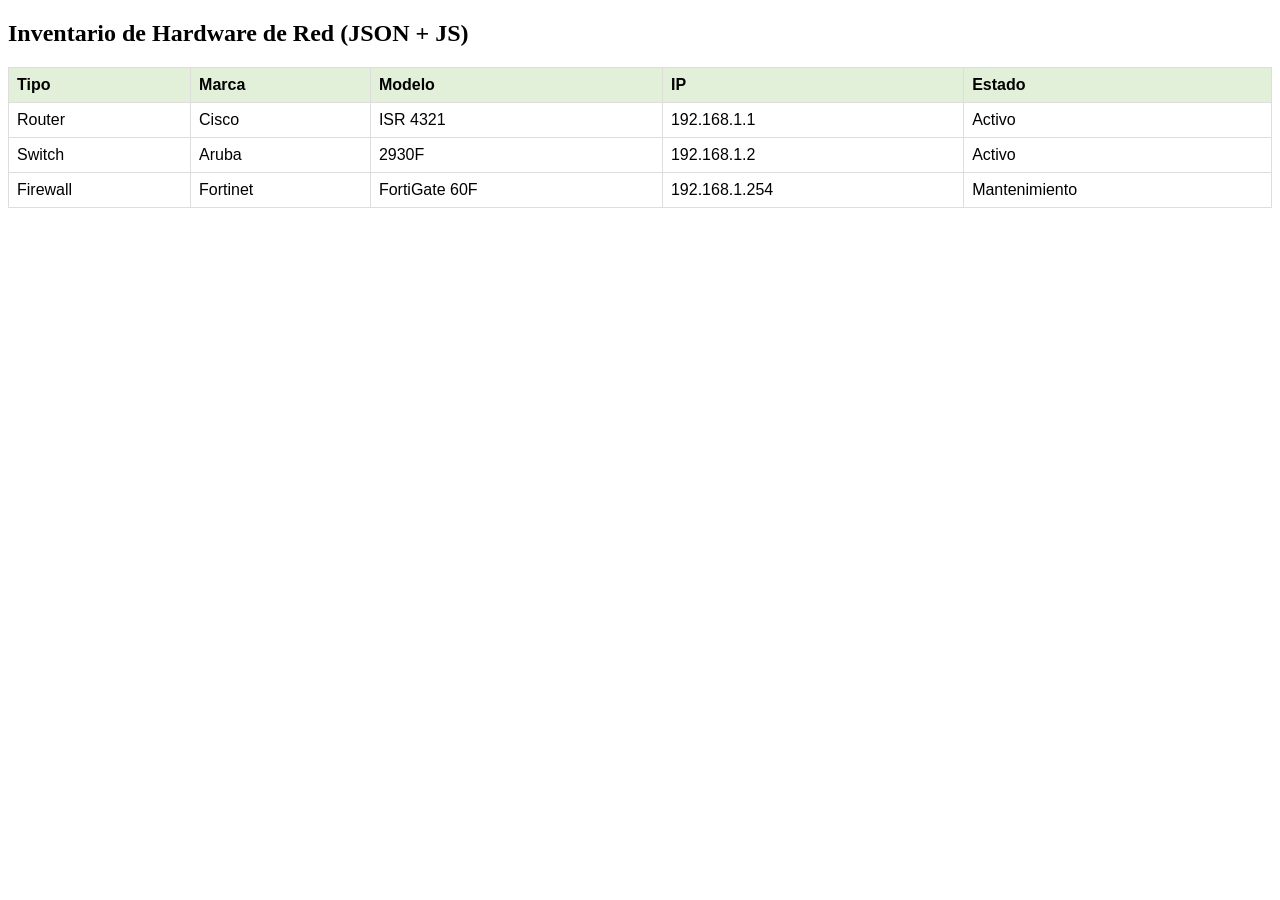
==== index.html @ ed0e4441 "a" ====
<!DOCTYPE html>
<html lang="es">
<head>
    <meta charset="UTF-8">
    <title>Inventario JSON</title>
    <style>
        table { border-collapse: collapse; width: 100%; font-family: sans-serif; }
        th, td { border: 1px solid #ddd; padding: 8px; text-align: left; }
        th { background-color: #e2f0d9; }
    </style>
</head>
<body>

    <h2>Inventario de Hardware de Red (JSON + JS)</h2>
    
    <table id="tabla-inventario">
        <thead>
            <tr>
                <th>Tipo</th>
                <th>Marca</th>
                <th>Modelo</th>
                <th>IP</th>
                <th>Estado</th>
            </tr>
        </thead>
        <tbody id="cuerpo-tabla">
        </tbody>
    </table>

    <script>
        // 1. Datos en formato JSON
        const inventarioJSON = [
            {
                "tipo": "Router",
                "marca": "Cisco",
                "modelo": "ISR 4321",
                "ip": "192.168.1.1",
                "estado": "Activo"
            },
            {
                "tipo": "Switch",
                "marca": "Aruba",
                "modelo": "2930F",
                "ip": "192.168.1.2",
                "estado": "Activo"
            },
            {
                "tipo": "Firewall",
                "marca": "Fortinet",
                "modelo": "FortiGate 60F",
                "ip": "192.168.1.254",
                "estado": "Mantenimiento"
            }
        ];

        // 2. Referencia al cuerpo de la tabla en el HTML
        const tbody = document.getElementById("cuerpo-tabla");

        // 3. Iterar sobre el JSON y construir las filas
        inventarioJSON.forEach(equipo => {
            // Creamos una nueva fila
            const tr = document.createElement("tr");

            // Insertamos el HTML interno con los datos del JSON
            tr.innerHTML = `
                <td>${equipo.tipo}</td>
                <td>${equipo.marca}</td>
                <td>${equipo.modelo}</td>
                <td>${equipo.ip}</td>
                <td>${equipo.estado}</td>
            `;

            // Añadimos la fila a la tabla
            tbody.appendChild(tr);
        });
    </script>
</body>
</html>
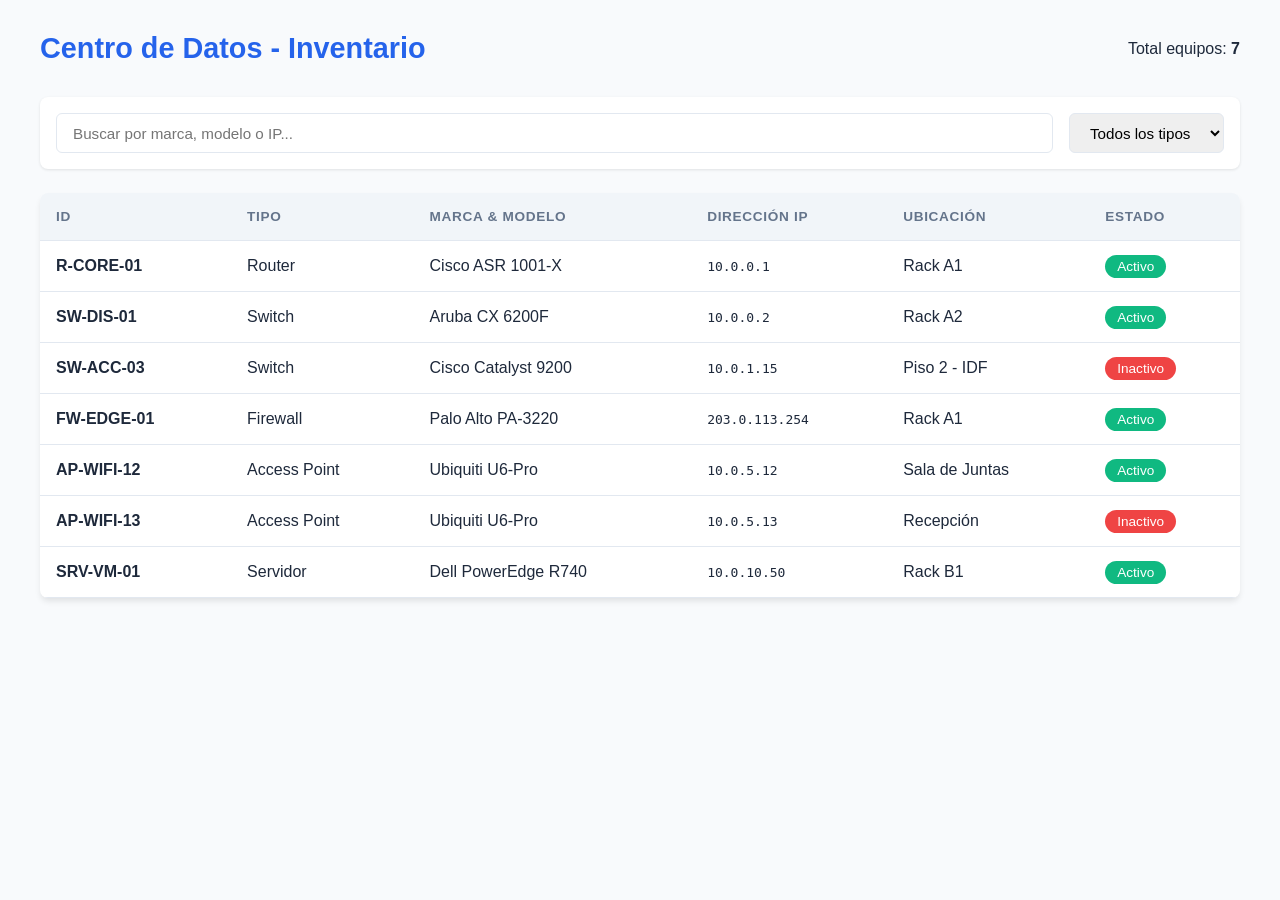
==== commit f834e1dd: "juan" ====
--- a/index.html
+++ b/index.html
@@ -2,77 +2,48 @@
 <html lang="es">
 <head>
     <meta charset="UTF-8">
-    <title>Inventario JSON</title>
-    <style>
-        table { border-collapse: collapse; width: 100%; font-family: sans-serif; }
-        th, td { border: 1px solid #ddd; padding: 8px; text-align: left; }
-        th { background-color: #e2f0d9; }
-    </style>
+    <meta name="viewport" content="width=device-width, initial-scale=1.0">
+    <title>Dashboard | Inventario de Red</title>
+    <link rel="stylesheet" href="estilos.css">
 </head>
 <body>
 
-    <h2>Inventario de Hardware de Red (JSON + JS)</h2>
-    
-    <table id="tabla-inventario">
-        <thead>
-            <tr>
-                <th>Tipo</th>
-                <th>Marca</th>
-                <th>Modelo</th>
-                <th>IP</th>
-                <th>Estado</th>
-            </tr>
-        </thead>
-        <tbody id="cuerpo-tabla">
-        </tbody>
-    </table>
+<div class="container">
+    <div class="header">
+        <h1>Centro de Datos - Inventario</h1>
+        <p>Total equipos: <strong id="contadorEquipos">0</strong></p>
+    </div>
 
-    <script>
-        // 1. Datos en formato JSON
-        const inventarioJSON = [
-            {
-                "tipo": "Router",
-                "marca": "Cisco",
-                "modelo": "ISR 4321",
-                "ip": "192.168.1.1",
-                "estado": "Activo"
-            },
-            {
-                "tipo": "Switch",
-                "marca": "Aruba",
-                "modelo": "2930F",
-                "ip": "192.168.1.2",
-                "estado": "Activo"
-            },
-            {
-                "tipo": "Firewall",
-                "marca": "Fortinet",
-                "modelo": "FortiGate 60F",
-                "ip": "192.168.1.254",
-                "estado": "Mantenimiento"
-            }
-        ];
+    <div class="controls">
+        <input type="text" id="buscador" placeholder="Buscar por marca, modelo o IP...">
+        <select id="filtroTipo">
+            <option value="Todos">Todos los tipos</option>
+            <option value="Router">Routers</option>
+            <option value="Switch">Switches</option>
+            <option value="Firewall">Firewalls</option>
+            <option value="Access Point">Access Points</option>
+            <option value="Servidor">Servidores</option>
+        </select>
+    </div>
 
-        // 2. Referencia al cuerpo de la tabla en el HTML
-        const tbody = document.getElementById("cuerpo-tabla");
+    <div class="table-container">
+        <table>
+            <thead>
+                <tr>
+                    <th>ID</th>
+                    <th>Tipo</th>
+                    <th>Marca & Modelo</th>
+                    <th>Dirección IP</th>
+                    <th>Ubicación</th>
+                    <th>Estado</th>
+                </tr>
+            </thead>
+            <tbody id="cuerpoTabla">
+                </tbody>
+        </table>
+    </div>
+</div>
 
-        // 3. Iterar sobre el JSON y construir las filas
-        inventarioJSON.forEach(equipo => {
-            // Creamos una nueva fila
-            const tr = document.createElement("tr");
-
-            // Insertamos el HTML interno con los datos del JSON
-            tr.innerHTML = `
-                <td>${equipo.tipo}</td>
-                <td>${equipo.marca}</td>
-                <td>${equipo.modelo}</td>
-                <td>${equipo.ip}</td>
-                <td>${equipo.estado}</td>
-            `;
-
-            // Añadimos la fila a la tabla
-            tbody.appendChild(tr);
-        });
-    </script>
+<script src="app.js" defer></script>
 </body>
 </html>
--- a/estilos.css
+++ b/estilos.css
@@ -0,0 +1,120 @@
+/* --- Variables de Diseño Moderno --- */
+:root {
+    --primary-color: #2563eb;
+    --bg-color: #f8fafc;
+    --card-bg: #ffffff;
+    --text-main: #1e293b;
+    --text-muted: #64748b;
+    --border-color: #e2e8f0;
+    --success: #10b981;
+    --danger: #ef4444;
+}
+
+/* --- Estilos Base --- */
+* {
+    box-sizing: border-box;
+    margin: 0;
+    padding: 0;
+}
+
+body {
+    font-family: 'Segoe UI', Roboto, Helvetica, Arial, sans-serif;
+    background-color: var(--bg-color);
+    color: var(--text-main);
+    padding: 2rem;
+}
+
+.container {
+    max-width: 1200px;
+    margin: 0 auto;
+}
+
+/* --- Encabezado y Controles --- */
+.header {
+    display: flex;
+    justify-content: space-between;
+    align-items: center;
+    margin-bottom: 2rem;
+}
+
+.header h1 {
+    font-size: 1.8rem;
+    color: var(--primary-color);
+}
+
+.controls {
+    display: flex;
+    gap: 1rem;
+    background: var(--card-bg);
+    padding: 1rem;
+    border-radius: 8px;
+    box-shadow: 0 1px 3px rgba(0,0,0,0.1);
+    margin-bottom: 1.5rem;
+}
+
+input, select {
+    padding: 0.6rem 1rem;
+    border: 1px solid var(--border-color);
+    border-radius: 6px;
+    font-size: 0.95rem;
+    outline: none;
+    transition: border-color 0.3s;
+}
+
+input:focus, select:focus {
+    border-color: var(--primary-color);
+}
+
+input {
+    flex-grow: 1;
+}
+
+/* --- Tabla Moderna --- */
+.table-container {
+    background: var(--card-bg);
+    border-radius: 8px;
+    box-shadow: 0 4px 6px -1px rgba(0,0,0,0.1);
+    overflow-x: auto;
+}
+
+table {
+    width: 100%;
+    border-collapse: collapse;
+    text-align: left;
+}
+
+th, td {
+    padding: 1rem;
+    border-bottom: 1px solid var(--border-color);
+}
+
+th {
+    background-color: #f1f5f9;
+    font-weight: 600;
+    color: var(--text-muted);
+    text-transform: uppercase;
+    font-size: 0.85rem;
+    letter-spacing: 0.05em;
+}
+
+tbody tr:hover {
+    background-color: #f8fafc;
+}
+
+/* --- Badges de Estado --- */
+.badge {
+    padding: 0.25rem 0.75rem;
+    border-radius: 9999px;
+    font-size: 0.85rem;
+    font-weight: 500;
+    color: white;
+}
+
+.badge.activo { background-color: var(--success); }
+.badge.inactivo { background-color: var(--danger); }
+
+.empty-state {
+    text-align: center;
+    padding: 2rem;
+    color: var(--text-muted);
+}
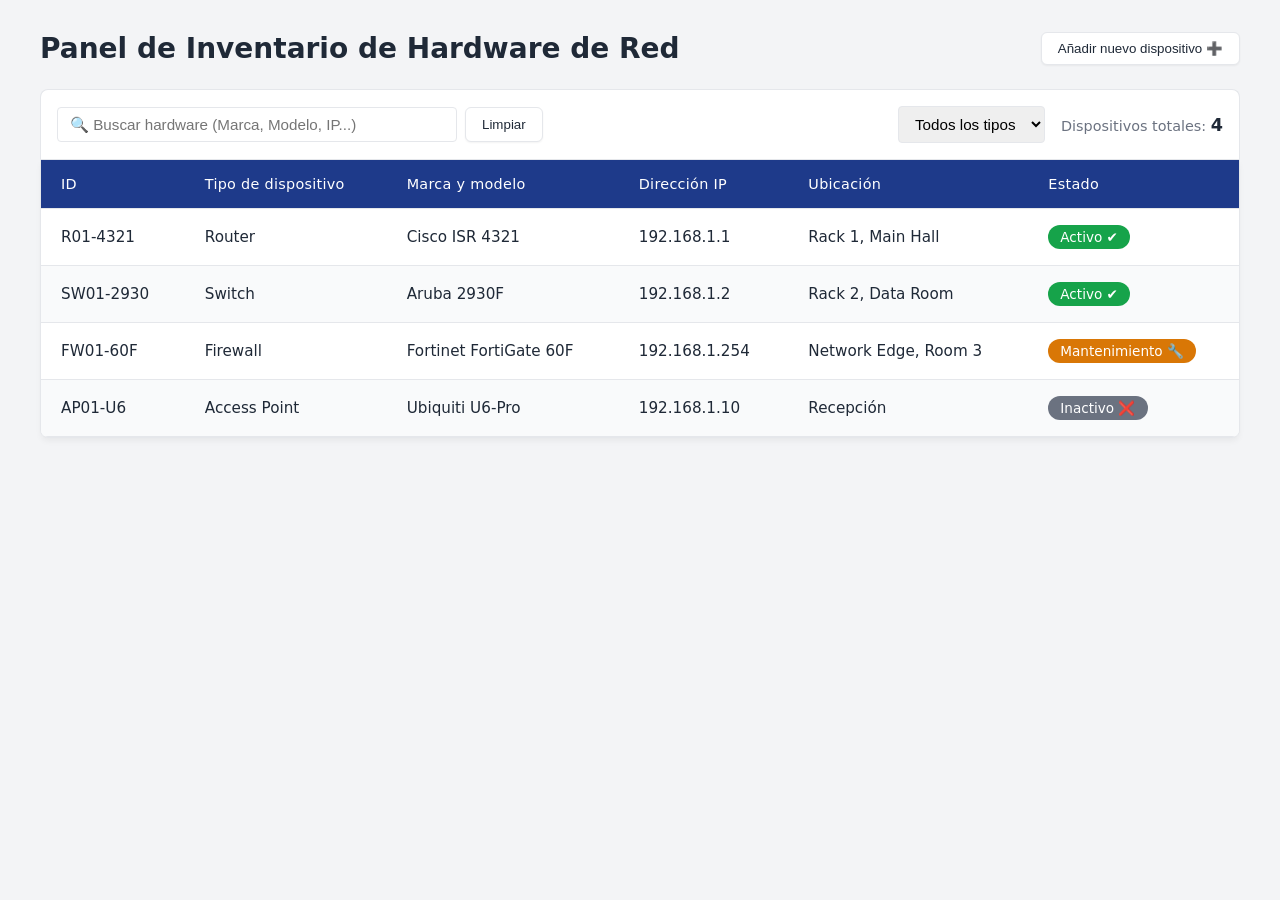
==== commit 59694563: "ahhh" ====
--- a/index.html
+++ b/index.html
@@ -9,21 +9,28 @@
 <body>
 
 <div class="container">
-    <div class="header">
-        <h1>Centro de Datos - Inventario</h1>
-        <p>Total equipos: <strong id="contadorEquipos">0</strong></p>
+    <div class="header-top">
+        <h1>Panel de Inventario de Hardware de Red</h1>
+        <button class="btn-add">Añadir nuevo dispositivo ➕</button>
     </div>
 
-    <div class="controls">
-        <input type="text" id="buscador" placeholder="Buscar por marca, modelo o IP...">
+    <div class="controls-bar">
+        <div class="search-box">
+            <input type="text" id="buscador" placeholder="🔍 Buscar hardware (Marca, Modelo, IP...)">
+            <button class="btn-add" id="btnLimpiar">Limpiar</button>
+        </div>
+        
         <select id="filtroTipo">
             <option value="Todos">Todos los tipos</option>
-            <option value="Router">Routers</option>
-            <option value="Switch">Switches</option>
-            <option value="Firewall">Firewalls</option>
-            <option value="Access Point">Access Points</option>
-            <option value="Servidor">Servidores</option>
+            <option value="Router">Router</option>
+            <option value="Switch">Switch</option>
+            <option value="Firewall">Firewall</option>
+            <option value="Access Point">Access Point</option>
         </select>
+
+        <div class="stats">
+            Dispositivos totales: <strong id="contadorEquipos" style="color: #1f2937; font-size: 1.1rem;">0</strong>
+        </div>
     </div>
 
     <div class="table-container">
@@ -31,8 +38,8 @@
             <thead>
                 <tr>
                     <th>ID</th>
-                    <th>Tipo</th>
-                    <th>Marca & Modelo</th>
+                    <th>Tipo de dispositivo</th>
+                    <th>Marca y modelo</th>
                     <th>Dirección IP</th>
                     <th>Ubicación</th>
                     <th>Estado</th>
--- a/estilos.css
+++ b/estilos.css
@@ -1,13 +1,17 @@
 /* --- Variables de Diseño Moderno --- */
 :root {
-    --primary-color: #2563eb;
-    --bg-color: #f8fafc;
+    --primary-color: #1e3a8a; /* Azul oscuro corporativo */
+    --bg-color: #f3f4f6;
     --card-bg: #ffffff;
-    --text-main: #1e293b;
-    --text-muted: #64748b;
-    --border-color: #e2e8f0;
-    --success: #10b981;
-    --danger: #ef4444;
+    --text-main: #1f2937;
+    --text-muted: #6b7280;
+    --border-color: #e5e7eb;
+    
+    /* Colores de estado */
+    --success: #16a34a; /* Verde */
+    --warning: #d97706; /* Naranja/Mantenimiento */
+    --danger: #dc2626;  /* Rojo */
+    --inactive: #6b7280; /* Gris */
 }
 
 /* --- Estilos Base --- */
@@ -18,7 +22,7 @@
 }
 
 body {
-    font-family: 'Segoe UI', Roboto, Helvetica, Arial, sans-serif;
+    font-family: 'Segoe UI', system-ui, -apple-system, sans-serif;
     background-color: var(--bg-color);
     color: var(--text-main);
     padding: 2rem;
@@ -29,51 +33,82 @@
     margin: 0 auto;
 }
 
-/* --- Encabezado y Controles --- */
-.header {
+/* --- Encabezado --- */
+.header-top {
     display: flex;
     justify-content: space-between;
     align-items: center;
-    margin-bottom: 2rem;
-}
-
-.header h1 {
-    font-size: 1.8rem;
-    color: var(--primary-color);
-}
-
-.controls {
-    display: flex;
-    gap: 1rem;
-    background: var(--card-bg);
-    padding: 1rem;
-    border-radius: 8px;
-    box-shadow: 0 1px 3px rgba(0,0,0,0.1);
     margin-bottom: 1.5rem;
 }
 
+.header-top h1 {
+    font-size: 1.75rem;
+    color: var(--text-main);
+    font-weight: 600;
+}
+
+.btn-add {
+    background-color: var(--card-bg);
+    border: 1px solid var(--border-color);
+    padding: 0.5rem 1rem;
+    border-radius: 6px;
+    cursor: pointer;
+    font-weight: 500;
+    color: var(--text-main);
+    box-shadow: 0 1px 2px rgba(0,0,0,0.05);
+    transition: background-color 0.2s;
+}
+
+.btn-add:hover { background-color: #f9fafb; }
+
+/* --- Controles (Buscador y Filtro) --- */
+.controls-bar {
+    display: flex;
+    gap: 1rem;
+    align-items: center;
+    background: var(--card-bg);
+    padding: 1rem;
+    border-radius: 8px 8px 0 0; /* Bordes redondeados solo arriba */
+    border: 1px solid var(--border-color);
+    border-bottom: none;
+}
+
 input, select {
-    padding: 0.6rem 1rem;
+    padding: 0.5rem 0.75rem;
     border: 1px solid var(--border-color);
-    border-radius: 6px;
+    border-radius: 4px;
     font-size: 0.95rem;
     outline: none;
-    transition: border-color 0.3s;
 }
 
 input:focus, select:focus {
     border-color: var(--primary-color);
+    box-shadow: 0 0 0 2px rgba(30, 58, 138, 0.1);
 }
 
-input {
+.search-box {
     flex-grow: 1;
+    display: flex;
+    gap: 0.5rem;
+}
+
+.search-box input {
+    width: 100%;
+    max-width: 400px;
+}
+
+.stats {
+    margin-left: auto;
+    font-size: 0.9rem;
+    color: var(--text-muted);
 }
 
 /* --- Tabla Moderna --- */
 .table-container {
     background: var(--card-bg);
-    border-radius: 8px;
-    box-shadow: 0 4px 6px -1px rgba(0,0,0,0.1);
+    border-radius: 0 0 8px 8px; /* Bordes redondeados solo abajo */
+    border: 1px solid var(--border-color);
+    box-shadow: 0 4px 6px -1px rgba(0,0,0,0.05);
     overflow-x: auto;
 }
 
@@ -84,25 +119,37 @@
 }
 
 th, td {
-    padding: 1rem;
+    padding: 1rem 1.25rem;
     border-bottom: 1px solid var(--border-color);
+    white-space: nowrap;
 }
 
 th {
-    background-color: #f1f5f9;
-    font-weight: 600;
-    color: var(--text-muted);
-    text-transform: uppercase;
-    font-size: 0.85rem;
-    letter-spacing: 0.05em;
+    background-color: var(--primary-color);
+    font-weight: 500;
+    color: white;
+    font-size: 0.9rem;
+    letter-spacing: 0.02em;
+}
+
+/* Efecto Cebra para las filas */
+tbody tr:nth-child(even) {
+    background-color: #f9fafb;
 }
 
 tbody tr:hover {
-    background-color: #f8fafc;
+    background-color: #f3f4f6;
+}
+
+td {
+    font-size: 0.95rem;
 }
 
 /* --- Badges de Estado --- */
 .badge {
+    display: inline-flex;
+    align-items: center;
+    gap: 0.3rem;
     padding: 0.25rem 0.75rem;
     border-radius: 9999px;
     font-size: 0.85rem;
@@ -111,10 +158,11 @@
 }
 
 .badge.activo { background-color: var(--success); }
-.badge.inactivo { background-color: var(--danger); }
+.badge.mantenimiento { background-color: var(--warning); color: #fff;}
+.badge.inactivo { background-color: var(--inactive); }
 
 .empty-state {
     text-align: center;
-    padding: 2rem;
+    padding: 3rem;
     color: var(--text-muted);
 }
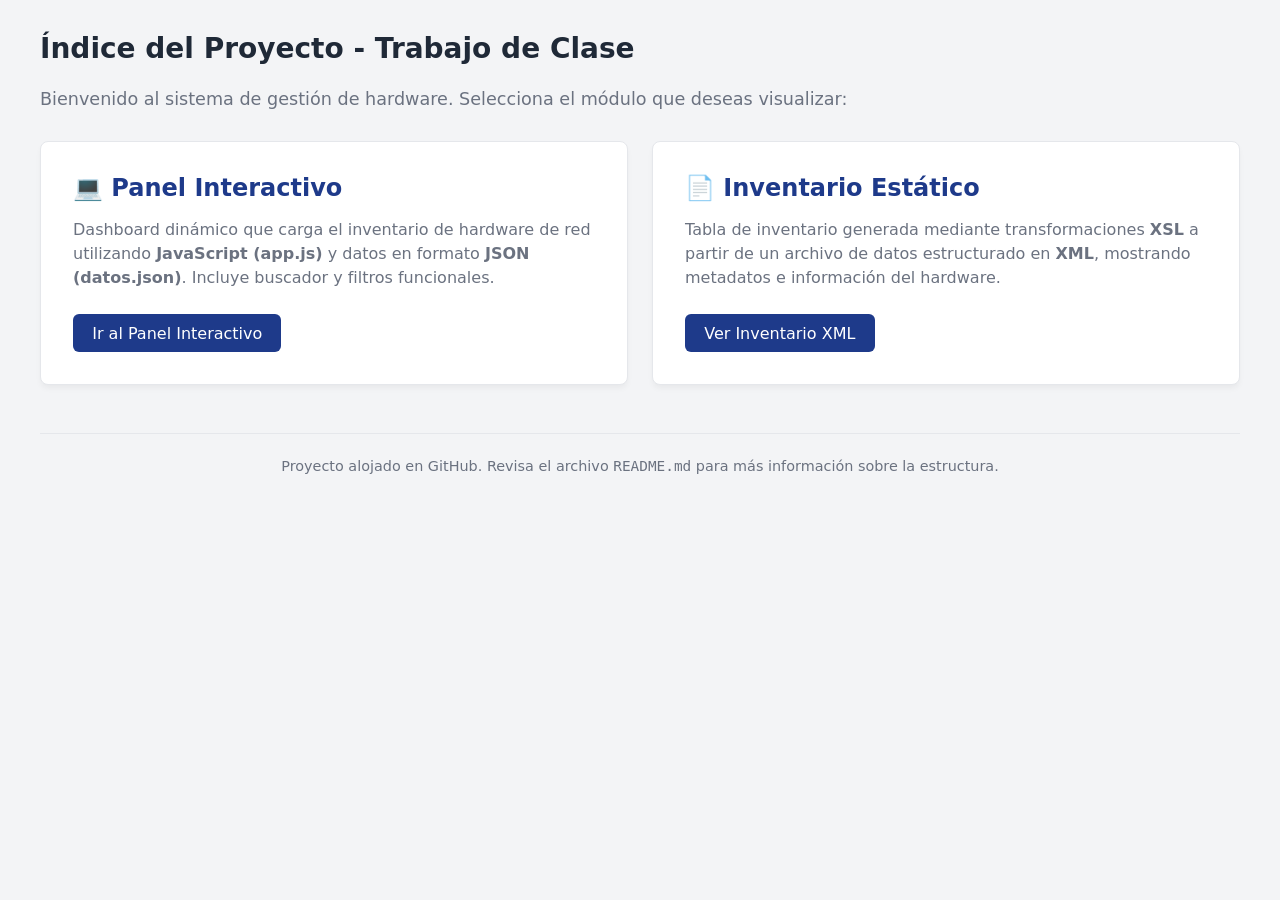
==== commit f6ee6c4b: "Add files via upload" ====
--- a/index.html
+++ b/index.html
@@ -1,56 +1,92 @@
-<!DOCTYPE html>
-<html lang="es">
-<head>
-    <meta charset="UTF-8">
-    <meta name="viewport" content="width=device-width, initial-scale=1.0">
-    <title>Dashboard | Inventario de Red</title>
-    <link rel="stylesheet" href="estilos.css">
-</head>
-<body>
-
-<div class="container">
-    <div class="header-top">
-        <h1>Panel de Inventario de Hardware de Red</h1>
-        <button class="btn-add">Añadir nuevo dispositivo ➕</button>
-    </div>
-
-    <div class="controls-bar">
-        <div class="search-box">
-            <input type="text" id="buscador" placeholder="🔍 Buscar hardware (Marca, Modelo, IP...)">
-            <button class="btn-add" id="btnLimpiar">Limpiar</button>
-        </div>
-        
-        <select id="filtroTipo">
-            <option value="Todos">Todos los tipos</option>
-            <option value="Router">Router</option>
-            <option value="Switch">Switch</option>
-            <option value="Firewall">Firewall</option>
-            <option value="Access Point">Access Point</option>
-        </select>
-
-        <div class="stats">
-            Dispositivos totales: <strong id="contadorEquipos" style="color: #1f2937; font-size: 1.1rem;">0</strong>
-        </div>
-    </div>
-
-    <div class="table-container">
-        <table>
-            <thead>
-                <tr>
-                    <th>ID</th>
-                    <th>Tipo de dispositivo</th>
-                    <th>Marca y modelo</th>
-                    <th>Dirección IP</th>
-                    <th>Ubicación</th>
-                    <th>Estado</th>
-                </tr>
-            </thead>
-            <tbody id="cuerpoTabla">
-                </tbody>
-        </table>
-    </div>
-</div>
-
-<script src="app.js" defer></script>
-</body>
+<!DOCTYPE html>
+<html lang="es">
+<head>
+    <meta charset="UTF-8">
+    <meta name="viewport" content="width=device-width, initial-scale=1.0">
+    <title>Inicio | Proyecto de Inventario</title>
+    <link rel="stylesheet" href="estilos.css">
+    <style>
+        /* Estilos específicos para el índice, integrados con tus variables CSS */
+        .index-grid {
+            display: grid;
+            grid-template-columns: repeat(auto-fit, minmax(300px, 1fr));
+            gap: 1.5rem;
+            margin-top: 2rem;
+        }
+        .index-card {
+            background: var(--card-bg);
+            padding: 2rem;
+            border-radius: 8px;
+            border: 1px solid var(--border-color);
+            box-shadow: 0 4px 6px -1px rgba(0,0,0,0.05);
+            transition: transform 0.2s, box-shadow 0.2s;
+        }
+        .index-card:hover {
+            transform: translateY(-5px);
+            box-shadow: 0 10px 15px -3px rgba(0,0,0,0.1);
+        }
+        .index-card h2 {
+            color: var(--primary-color);
+            margin-bottom: 1rem;
+            font-size: 1.5rem;
+        }
+        .index-card p {
+            color: var(--text-muted);
+            margin-bottom: 1.5rem;
+            line-height: 1.5;
+        }
+        .btn-link {
+            display: inline-block;
+            background-color: var(--primary-color);
+            color: #ffffff;
+            padding: 0.6rem 1.2rem;
+            text-decoration: none;
+            border-radius: 6px;
+            font-weight: 500;
+            transition: background-color 0.2s;
+        }
+        .btn-link:hover {
+            background-color: #152c69; /* Un azul un poco más oscuro */
+        }
+        .project-info {
+            margin-top: 3rem;
+            padding-top: 1.5rem;
+            border-top: 1px solid var(--border-color);
+            text-align: center;
+            color: var(--text-muted);
+            font-size: 0.9rem;
+        }
+    </style>
+</head>
+<body>
+
+<div class="container">
+    <div class="header-top">
+        <h1>Índice del Proyecto - Trabajo de Clase</h1>
+    </div>
+
+    <p style="color: var(--text-muted); font-size: 1.1rem;">
+        Bienvenido al sistema de gestión de hardware. Selecciona el módulo que deseas visualizar:
+    </p>
+
+    <div class="index-grid">
+        <div class="index-card">
+            <h2>💻 Panel Interactivo</h2>
+            <p>Dashboard dinámico que carga el inventario de hardware de red utilizando <strong>JavaScript (app.js)</strong> y datos en formato <strong>JSON (datos.json)</strong>. Incluye buscador y filtros funcionales.</p>
+            <a href="juan.html" class="btn-link">Ir al Panel Interactivo</a>
+        </div>
+
+        <div class="index-card">
+            <h2>📄 Inventario Estático</h2>
+            <p>Tabla de inventario generada mediante transformaciones <strong>XSL</strong> a partir de un archivo de datos estructurado en <strong>XML</strong>, mostrando metadatos e información del hardware.</p>
+            <a href="inventario.xml" class="btn-link">Ver Inventario XML</a>
+        </div>
+    </div>
+
+    <div class="project-info">
+        <p>Proyecto alojado en GitHub. Revisa el archivo <code>README.md</code> para más información sobre la estructura.</p>
+    </div>
+</div>
+
+</body>
 </html>
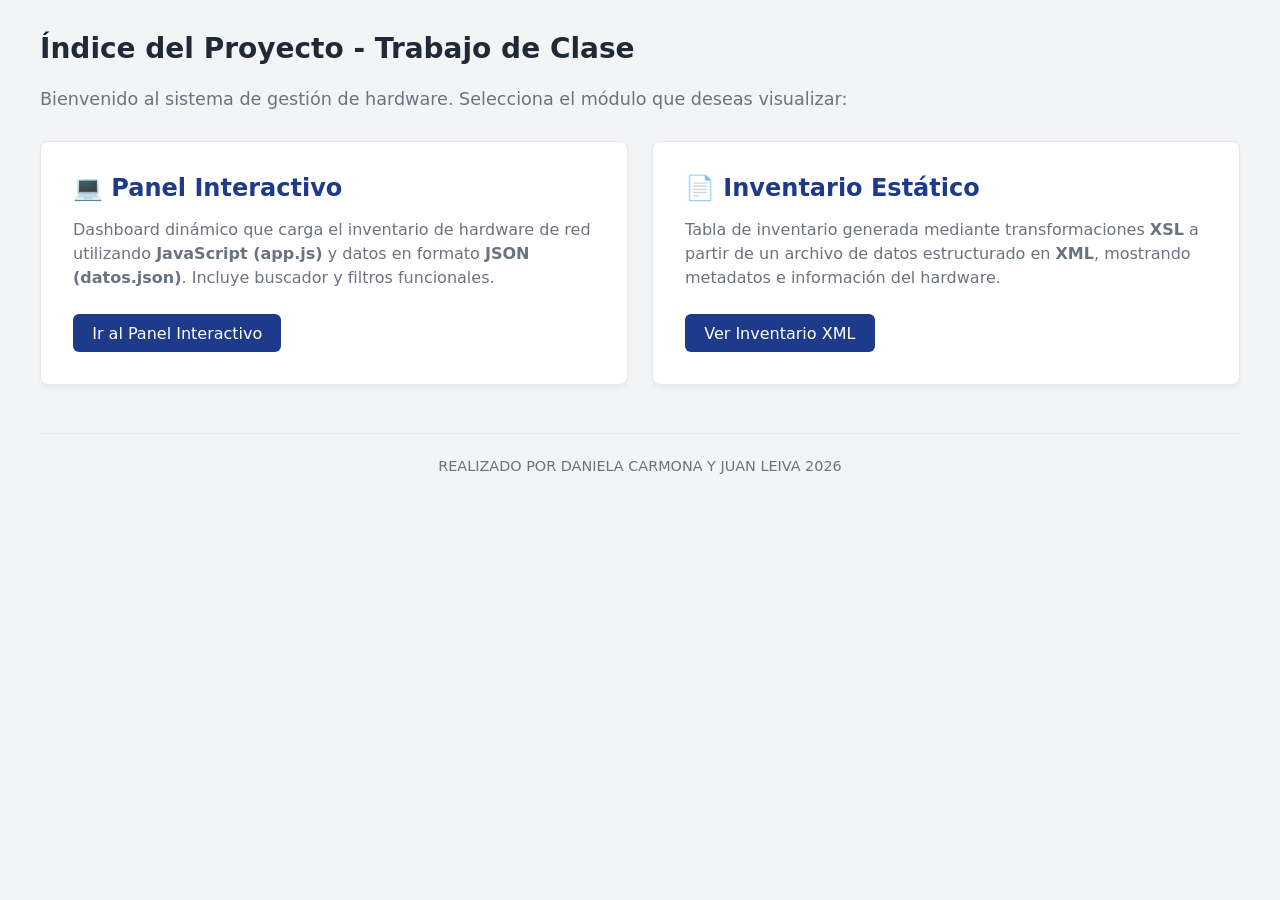
==== commit a52becf9: "Update index.html" ====
--- a/index.html
+++ b/index.html
@@ -84,9 +84,9 @@
     </div>
 
     <div class="project-info">
-        <p>Proyecto alojado en GitHub. Revisa el archivo <code>README.md</code> para más información sobre la estructura.</p>
+        <p>REALIZADO POR DANIELA CARMONA Y JUAN LEIVA  2026</p>
     </div>
 </div>
 
 </body>
-</html>+</html>
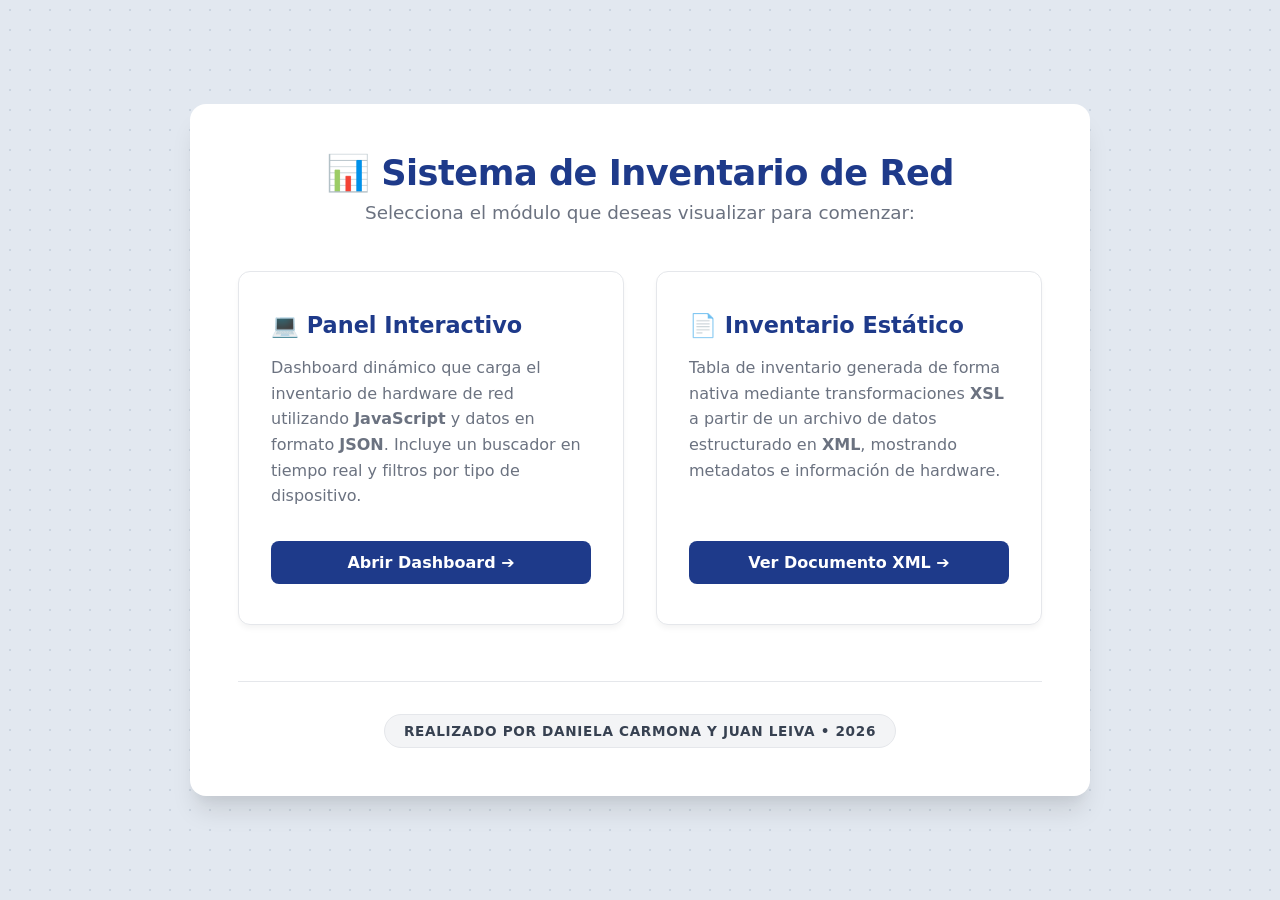
==== commit 1604c42c: "1" ====
--- a/index.html
+++ b/index.html
@@ -6,85 +6,162 @@
     <title>Inicio | Proyecto de Inventario</title>
     <link rel="stylesheet" href="estilos.css">
     <style>
-        /* Estilos específicos para el índice, integrados con tus variables CSS */
+        /* --- Mejoras visuales para el índice --- */
+        
+        /* Centrado de la página entera */
+        body {
+            display: flex;
+            justify-content: center;
+            align-items: center;
+            min-height: 100vh;
+            margin: 0;
+            background-color: #e2e8f0; /* Un gris un poco más oscuro para contrastar con la caja */
+            background-image: radial-gradient(#cbd5e1 1px, transparent 1px);
+            background-size: 20px 20px; /* Patrón de puntos moderno */
+        }
+
+        /* Contenedor principal tipo panel */
+        .container-index {
+            background: #ffffff;
+            max-width: 900px;
+            width: 90%;
+            padding: 3rem;
+            border-radius: 16px;
+            box-shadow: 0 20px 25px -5px rgba(0, 0, 0, 0.1), 0 10px 10px -5px rgba(0, 0, 0, 0.04);
+            animation: fadeIn 0.8s ease-out;
+        }
+
+        /* Animación de entrada */
+        @keyframes fadeIn {
+            from { opacity: 0; transform: translateY(20px); }
+            to { opacity: 1; transform: translateY(0); }
+        }
+
+        .header-top {
+            text-align: center;
+            margin-bottom: 0.5rem;
+            justify-content: center;
+        }
+
+        .header-top h1 {
+            font-size: 2.2rem;
+            color: var(--primary-color, #1e3a8a);
+            letter-spacing: -0.5px;
+        }
+
+        .subtitle {
+            text-align: center;
+            color: var(--text-muted, #6b7280);
+            font-size: 1.15rem;
+            margin-bottom: 3rem;
+        }
+
         .index-grid {
             display: grid;
             grid-template-columns: repeat(auto-fit, minmax(300px, 1fr));
-            gap: 1.5rem;
-            margin-top: 2rem;
+            gap: 2rem;
         }
+
         .index-card {
-            background: var(--card-bg);
-            padding: 2rem;
+            background: var(--card-bg, #ffffff);
+            padding: 2.5rem 2rem;
+            border-radius: 12px;
+            border: 1px solid var(--border-color, #e5e7eb);
+            box-shadow: 0 4px 6px -1px rgba(0,0,0,0.05);
+            transition: all 0.3s ease;
+            display: flex;
+            flex-direction: column;
+        }
+
+        .index-card:hover {
+            transform: translateY(-8px);
+            box-shadow: 0 20px 25px -5px rgba(30, 58, 138, 0.1); /* Sombra tintada en azul */
+            border-color: #bfdbfe;
+        }
+
+        .index-card h2 {
+            color: var(--primary-color, #1e3a8a);
+            margin-bottom: 1rem;
+            font-size: 1.4rem;
+            display: flex;
+            align-items: center;
+            gap: 0.5rem;
+        }
+
+        .index-card p {
+            color: var(--text-muted, #6b7280);
+            margin-bottom: 2rem;
+            line-height: 1.6;
+            flex-grow: 1; /* Empuja el botón siempre al fondo */
+        }
+
+        .btn-link {
+            display: flex;
+            justify-content: center;
+            align-items: center;
+            gap: 0.5rem;
+            background-color: var(--primary-color, #1e3a8a);
+            color: #ffffff;
+            padding: 0.75rem 1.5rem;
+            text-decoration: none;
             border-radius: 8px;
-            border: 1px solid var(--border-color);
-            box-shadow: 0 4px 6px -1px rgba(0,0,0,0.05);
-            transition: transform 0.2s, box-shadow 0.2s;
+            font-weight: 600;
+            transition: all 0.2s;
+            text-align: center;
         }
-        .index-card:hover {
-            transform: translateY(-5px);
-            box-shadow: 0 10px 15px -3px rgba(0,0,0,0.1);
+
+        .btn-link:hover {
+            background-color: #152c69; 
+            transform: scale(1.02);
         }
-        .index-card h2 {
-            color: var(--primary-color);
-            margin-bottom: 1rem;
-            font-size: 1.5rem;
+
+        .project-info {
+            margin-top: 3.5rem;
+            padding-top: 2rem;
+            border-top: 1px solid var(--border-color, #e5e7eb);
+            text-align: center;
         }
-        .index-card p {
-            color: var(--text-muted);
-            margin-bottom: 1.5rem;
-            line-height: 1.5;
-        }
-        .btn-link {
+
+        .authors-badge {
             display: inline-block;
-            background-color: var(--primary-color);
-            color: #ffffff;
-            padding: 0.6rem 1.2rem;
-            text-decoration: none;
-            border-radius: 6px;
-            font-weight: 500;
-            transition: background-color 0.2s;
-        }
-        .btn-link:hover {
-            background-color: #152c69; /* Un azul un poco más oscuro */
-        }
-        .project-info {
-            margin-top: 3rem;
-            padding-top: 1.5rem;
-            border-top: 1px solid var(--border-color);
-            text-align: center;
-            color: var(--text-muted);
-            font-size: 0.9rem;
+            background-color: #f3f4f6;
+            color: #374151;
+            padding: 0.5rem 1.2rem;
+            border-radius: 9999px;
+            font-size: 0.85rem;
+            font-weight: 600;
+            letter-spacing: 0.05em;
+            border: 1px solid #e5e7eb;
         }
     </style>
 </head>
 <body>
 
-<div class="container">
+<div class="container-index">
     <div class="header-top">
-        <h1>Índice del Proyecto - Trabajo de Clase</h1>
+        <h1>📊 Sistema de Inventario de Red</h1>
     </div>
 
-    <p style="color: var(--text-muted); font-size: 1.1rem;">
-        Bienvenido al sistema de gestión de hardware. Selecciona el módulo que deseas visualizar:
+    <p class="subtitle">
+        Selecciona el módulo que deseas visualizar para comenzar:
     </p>
 
     <div class="index-grid">
         <div class="index-card">
             <h2>💻 Panel Interactivo</h2>
-            <p>Dashboard dinámico que carga el inventario de hardware de red utilizando <strong>JavaScript (app.js)</strong> y datos en formato <strong>JSON (datos.json)</strong>. Incluye buscador y filtros funcionales.</p>
-            <a href="juan.html" class="btn-link">Ir al Panel Interactivo</a>
+            <p>Dashboard dinámico que carga el inventario de hardware de red utilizando <strong>JavaScript</strong> y datos en formato <strong>JSON</strong>. Incluye un buscador en tiempo real y filtros por tipo de dispositivo.</p>
+            <a href="juan.html" class="btn-link">Abrir Dashboard ➔</a>
         </div>
 
         <div class="index-card">
             <h2>📄 Inventario Estático</h2>
-            <p>Tabla de inventario generada mediante transformaciones <strong>XSL</strong> a partir de un archivo de datos estructurado en <strong>XML</strong>, mostrando metadatos e información del hardware.</p>
-            <a href="inventario.xml" class="btn-link">Ver Inventario XML</a>
+            <p>Tabla de inventario generada de forma nativa mediante transformaciones <strong>XSL</strong> a partir de un archivo de datos estructurado en <strong>XML</strong>, mostrando metadatos e información de hardware.</p>
+            <a href="inventario.xml" class="btn-link">Ver Documento XML ➔</a>
         </div>
     </div>
 
     <div class="project-info">
-        <p>REALIZADO POR DANIELA CARMONA Y JUAN LEIVA  2026</p>
+        <span class="authors-badge">REALIZADO POR DANIELA CARMONA Y JUAN LEIVA • 2026</span>
     </div>
 </div>
 
